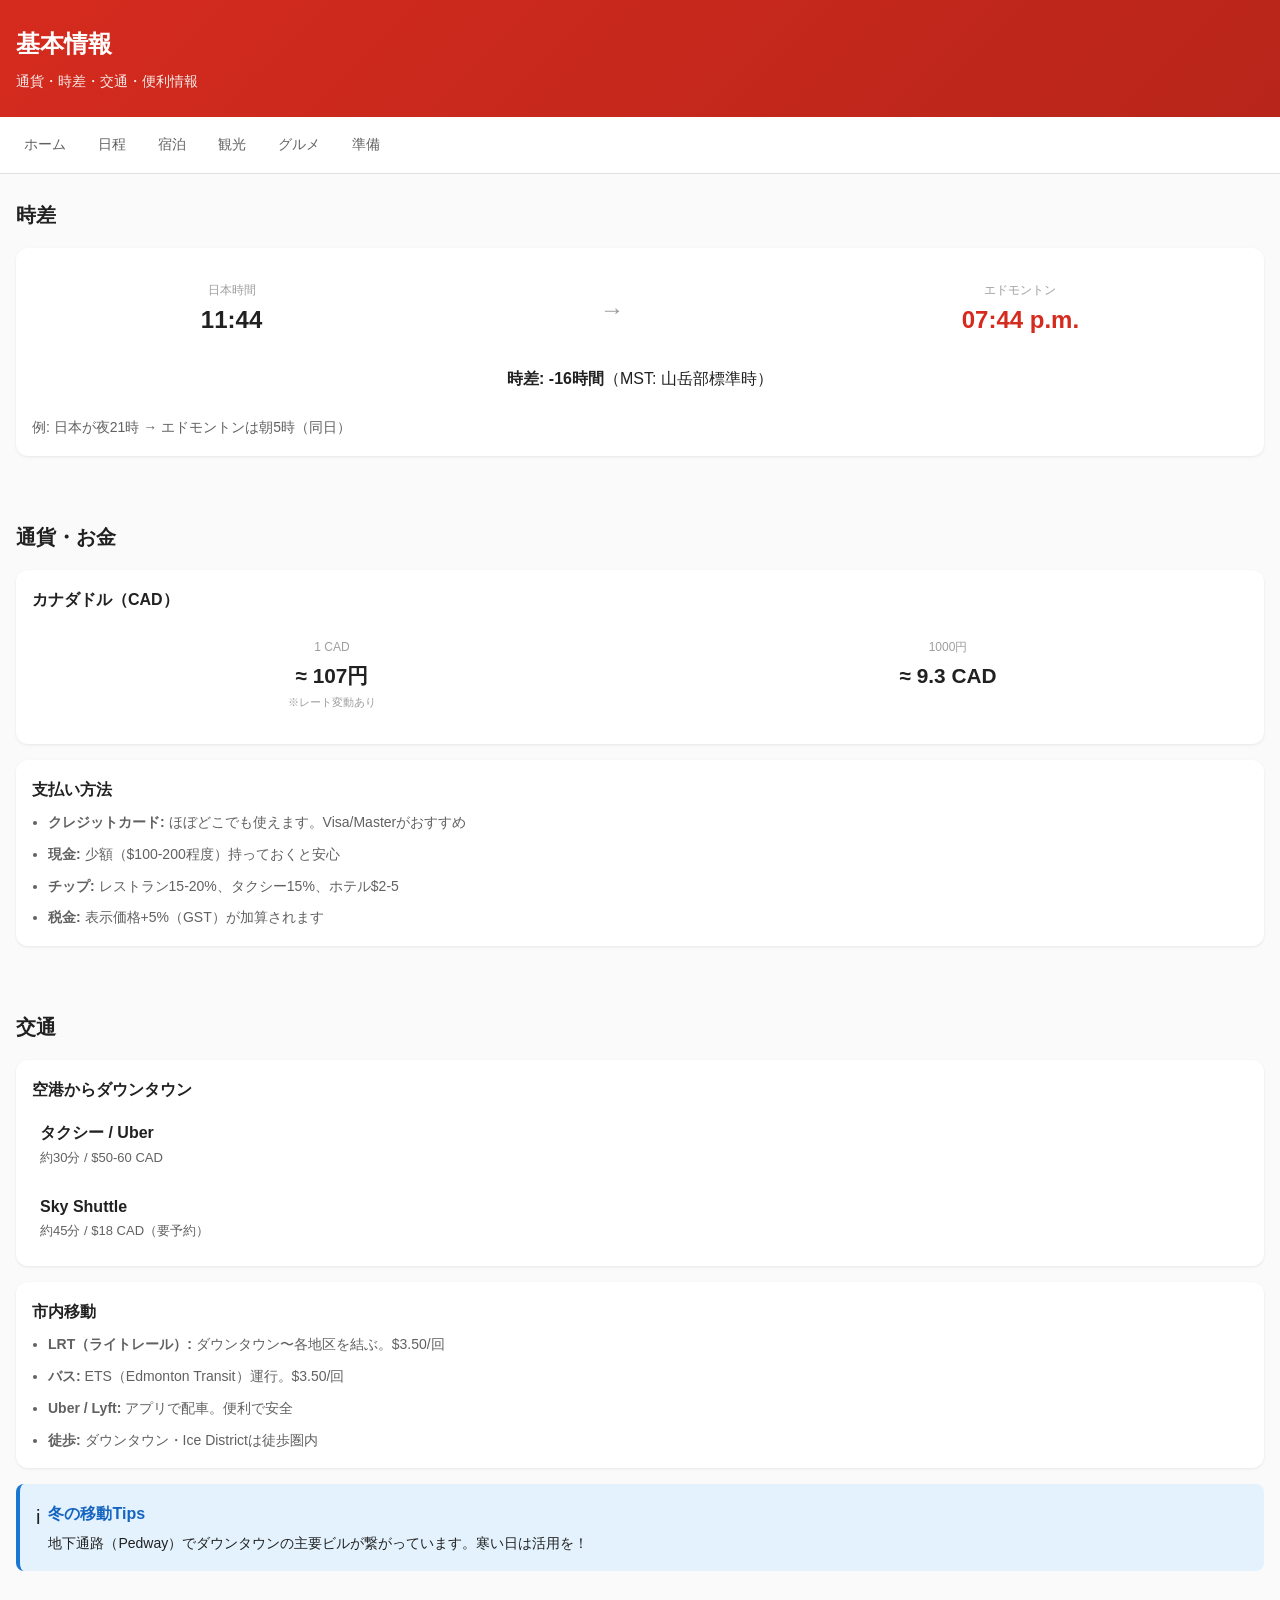
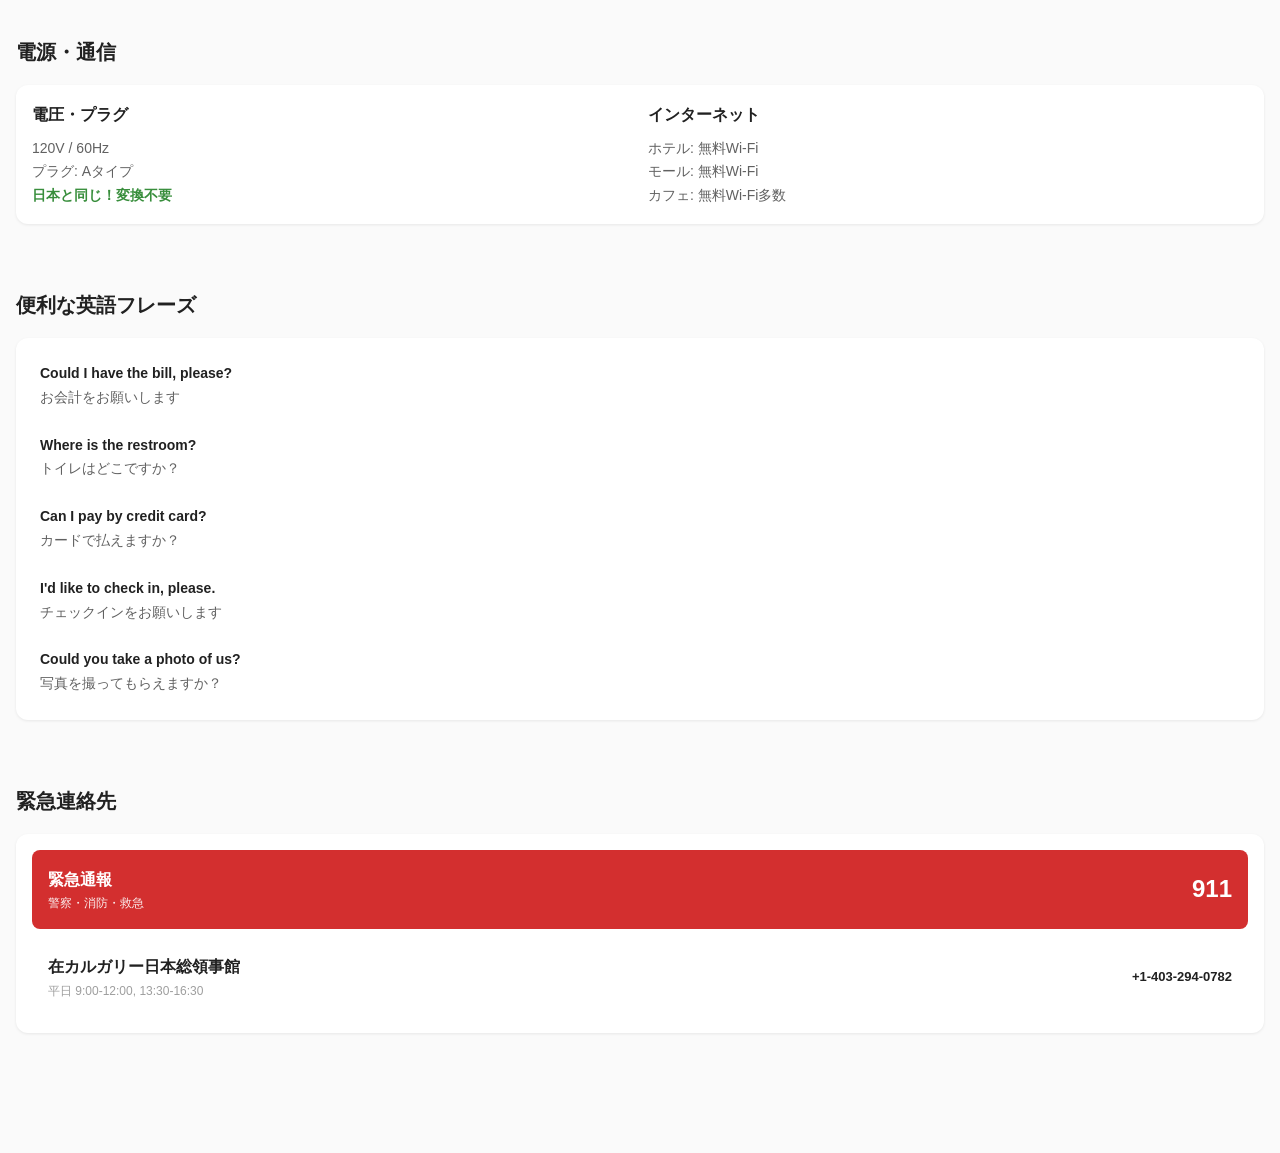
==== Canada-Edmonton/basic.html @ 3e4026fc "Feature: ページ分割とナビゲーション追加 - 旅行しおりを項目別のページに分割 - 全ページ共通のナビゲーションバーを上部に配置 - styles.css: 共通CSSファイルを作成 - in" ====
<!DOCTYPE html>
<html lang="ja">
<head>
  <meta charset="UTF-8">
  <meta name="viewport" content="width=device-width, initial-scale=1.0, viewport-fit=cover">
  <title>基本情報 - エドモントン旅行しおり</title>
  <link rel="icon" type="image/svg+xml" href="./images/icon.svg">
  <link rel="stylesheet" href="./styles.css">
  <meta name="theme-color" content="#D52B1E">
</head>
<body>
  <header class="page-header">
    <h1 class="page-title">基本情報</h1>
    <p class="page-subtitle">通貨・時差・交通・便利情報</p>
  </header>

  <nav class="top-nav">
    <ul class="nav-list">
      <li><a href="index.html">ホーム</a></li>
      <li><a href="schedule.html">日程</a></li>
      <li><a href="hotels.html">宿泊</a></li>
      <li><a href="spots.html">観光</a></li>
      <li><a href="gourmet.html">グルメ</a></li>
      <li><a href="prepare.html">準備</a></li>
    </ul>
  </nav>

  <main>
    <!-- 時差 -->
    <section class="section">
      <div class="section-header">
        <h2 class="section-title">時差</h2>
      </div>

      <div class="card">
        <div class="card-body">
          <div style="display:flex;justify-content:space-around;text-align:center;padding:var(--space-md) 0;">
            <div>
              <div style="font-size:12px;color:var(--c-text-muted);">日本時間</div>
              <div style="font-size:1.5rem;font-weight:700;" id="time-jst">--:--</div>
            </div>
            <div style="display:flex;align-items:center;font-size:1.5rem;color:var(--c-text-muted);">→</div>
            <div>
              <div style="font-size:12px;color:var(--c-text-muted);">エドモントン</div>
              <div style="font-size:1.5rem;font-weight:700;color:var(--c-primary);" id="time-mst">--:--</div>
            </div>
          </div>
          <div style="text-align:center;padding:var(--space-sm);background:var(--c-bg-muted);border-radius:var(--radius-sm);">
            <strong>時差: -16時間</strong>（MST: 山岳部標準時）
          </div>
          <div style="margin-top:var(--space-md);font-size:14px;color:var(--c-text-secondary);">
            <p>例: 日本が夜21時 → エドモントンは朝5時（同日）</p>
          </div>
        </div>
      </div>
    </section>

    <!-- 通貨 -->
    <section class="section">
      <div class="section-header">
        <h2 class="section-title">通貨・お金</h2>
      </div>

      <div class="card">
        <div class="card-body">
          <div class="card-title">カナダドル（CAD）</div>
          <div style="display:grid;grid-template-columns:1fr 1fr;gap:var(--space-md);margin-top:var(--space-sm);">
            <div style="text-align:center;padding:var(--space-md);background:var(--c-bg-muted);border-radius:var(--radius-sm);">
              <div style="font-size:12px;color:var(--c-text-muted);">1 CAD</div>
              <div style="font-size:1.3rem;font-weight:600;">≈ 107円</div>
              <div style="font-size:11px;color:var(--c-text-muted);">※レート変動あり</div>
            </div>
            <div style="text-align:center;padding:var(--space-md);background:var(--c-bg-muted);border-radius:var(--radius-sm);">
              <div style="font-size:12px;color:var(--c-text-muted);">1000円</div>
              <div style="font-size:1.3rem;font-weight:600;">≈ 9.3 CAD</div>
            </div>
          </div>
        </div>
      </div>

      <div class="card">
        <div class="card-body">
          <div class="card-title">支払い方法</div>
          <ul style="padding-left:var(--space-md);font-size:14px;color:var(--c-text-secondary);">
            <li style="margin-bottom:8px;"><strong>クレジットカード:</strong> ほぼどこでも使えます。Visa/Masterがおすすめ</li>
            <li style="margin-bottom:8px;"><strong>現金:</strong> 少額（$100-200程度）持っておくと安心</li>
            <li style="margin-bottom:8px;"><strong>チップ:</strong> レストラン15-20%、タクシー15%、ホテル$2-5</li>
            <li><strong>税金:</strong> 表示価格+5%（GST）が加算されます</li>
          </ul>
        </div>
      </div>
    </section>

    <!-- 交通 -->
    <section class="section">
      <div class="section-header">
        <h2 class="section-title">交通</h2>
      </div>

      <div class="card">
        <div class="card-body">
          <div class="card-title">空港からダウンタウン</div>
          <div style="display:grid;gap:var(--space-sm);margin-top:var(--space-sm);">
            <div style="padding:var(--space-sm);background:var(--c-bg-muted);border-radius:var(--radius-sm);">
              <div style="font-weight:600;">タクシー / Uber</div>
              <div style="font-size:13px;color:var(--c-text-secondary);">約30分 / $50-60 CAD</div>
            </div>
            <div style="padding:var(--space-sm);background:var(--c-bg-muted);border-radius:var(--radius-sm);">
              <div style="font-weight:600;">Sky Shuttle</div>
              <div style="font-size:13px;color:var(--c-text-secondary);">約45分 / $18 CAD（要予約）</div>
            </div>
          </div>
        </div>
      </div>

      <div class="card">
        <div class="card-body">
          <div class="card-title">市内移動</div>
          <ul style="padding-left:var(--space-md);font-size:14px;color:var(--c-text-secondary);">
            <li style="margin-bottom:8px;"><strong>LRT（ライトレール）:</strong> ダウンタウン〜各地区を結ぶ。$3.50/回</li>
            <li style="margin-bottom:8px;"><strong>バス:</strong> ETS（Edmonton Transit）運行。$3.50/回</li>
            <li style="margin-bottom:8px;"><strong>Uber / Lyft:</strong> アプリで配車。便利で安全</li>
            <li><strong>徒歩:</strong> ダウンタウン・Ice Districtは徒歩圏内</li>
          </ul>
        </div>
      </div>

      <div class="alert alert-info">
        <span class="alert-icon">i</span>
        <div class="alert-content">
          <div class="alert-title">冬の移動Tips</div>
          <p class="alert-text">地下通路（Pedway）でダウンタウンの主要ビルが繋がっています。寒い日は活用を！</p>
        </div>
      </div>
    </section>

    <!-- 電源・通信 -->
    <section class="section">
      <div class="section-header">
        <h2 class="section-title">電源・通信</h2>
      </div>

      <div class="card">
        <div class="card-body">
          <div style="display:grid;grid-template-columns:1fr 1fr;gap:var(--space-md);">
            <div>
              <div class="card-title">電圧・プラグ</div>
              <p style="font-size:14px;color:var(--c-text-secondary);margin-top:var(--space-xs);">
                120V / 60Hz<br>
                プラグ: Aタイプ<br>
                <strong style="color:var(--c-success);">日本と同じ！変換不要</strong>
              </p>
            </div>
            <div>
              <div class="card-title">インターネット</div>
              <p style="font-size:14px;color:var(--c-text-secondary);margin-top:var(--space-xs);">
                ホテル: 無料Wi-Fi<br>
                モール: 無料Wi-Fi<br>
                カフェ: 無料Wi-Fi多数
              </p>
            </div>
          </div>
        </div>
      </div>
    </section>

    <!-- 便利な英語フレーズ -->
    <section class="section">
      <div class="section-header">
        <h2 class="section-title">便利な英語フレーズ</h2>
      </div>

      <div class="card">
        <div class="card-body">
          <div style="display:grid;gap:var(--space-sm);font-size:14px;">
            <div style="padding:var(--space-sm);background:var(--c-bg-muted);border-radius:var(--radius-sm);">
              <div style="font-weight:600;">Could I have the bill, please?</div>
              <div style="color:var(--c-text-secondary);">お会計をお願いします</div>
            </div>
            <div style="padding:var(--space-sm);background:var(--c-bg-muted);border-radius:var(--radius-sm);">
              <div style="font-weight:600;">Where is the restroom?</div>
              <div style="color:var(--c-text-secondary);">トイレはどこですか？</div>
            </div>
            <div style="padding:var(--space-sm);background:var(--c-bg-muted);border-radius:var(--radius-sm);">
              <div style="font-weight:600;">Can I pay by credit card?</div>
              <div style="color:var(--c-text-secondary);">カードで払えますか？</div>
            </div>
            <div style="padding:var(--space-sm);background:var(--c-bg-muted);border-radius:var(--radius-sm);">
              <div style="font-weight:600;">I'd like to check in, please.</div>
              <div style="color:var(--c-text-secondary);">チェックインをお願いします</div>
            </div>
            <div style="padding:var(--space-sm);background:var(--c-bg-muted);border-radius:var(--radius-sm);">
              <div style="font-weight:600;">Could you take a photo of us?</div>
              <div style="color:var(--c-text-secondary);">写真を撮ってもらえますか？</div>
            </div>
          </div>
        </div>
      </div>
    </section>

    <!-- 緊急時 -->
    <section class="section">
      <div class="section-header">
        <h2 class="section-title">緊急連絡先</h2>
      </div>

      <div class="card">
        <div class="card-body">
          <div style="display:grid;gap:var(--space-sm);">
            <a href="tel:911" style="display:flex;justify-content:space-between;align-items:center;padding:var(--space-md);background:var(--c-danger);color:white;border-radius:var(--radius-sm);text-decoration:none;">
              <div>
                <div style="font-weight:600;">緊急通報</div>
                <div style="font-size:12px;opacity:0.9;">警察・消防・救急</div>
              </div>
              <div style="font-size:1.5rem;font-weight:700;">911</div>
            </a>
            <a href="tel:+14032940782" style="display:flex;justify-content:space-between;align-items:center;padding:var(--space-md);background:var(--c-bg-muted);border-radius:var(--radius-sm);text-decoration:none;color:inherit;">
              <div>
                <div style="font-weight:600;">在カルガリー日本総領事館</div>
                <div style="font-size:12px;color:var(--c-text-muted);">平日 9:00-12:00, 13:30-16:30</div>
              </div>
              <div style="font-size:13px;font-weight:600;">+1-403-294-0782</div>
            </a>
          </div>
        </div>
      </div>
    </section>
  </main>

  <script>
    function updateTime() {
      const now = new Date();
      document.getElementById('time-jst').textContent = now.toLocaleTimeString('ja-JP', { timeZone: 'Asia/Tokyo', hour: '2-digit', minute: '2-digit' });
      document.getElementById('time-mst').textContent = now.toLocaleTimeString('en-CA', { timeZone: 'America/Edmonton', hour: '2-digit', minute: '2-digit' });
    }
    updateTime();
    setInterval(updateTime, 1000);
  </script>
</body>
</html>
---- Canada-Edmonton/styles.css ----
/* ===== Edmonton Travel Itinerary - Shared Styles ===== */

:root {
  --c-primary: #D52B1E;
  --c-primary-dark: #B8251A;
  --c-danger: #D32F2F;
  --c-warning: #F57C00;
  --c-info: #1976D2;
  --c-success: #388E3C;
  --c-bg: #FAFAFA;
  --c-surface: #FFFFFF;
  --c-text: #212121;
  --c-text-secondary: #616161;
  --c-text-muted: #9E9E9E;
  --c-border: #E0E0E0;
  --space-xs: 4px;
  --space-sm: 8px;
  --space-md: 16px;
  --space-lg: 24px;
  --space-xl: 32px;
  --font-base: 16px;
  --line-height: 1.7;
  --radius-sm: 8px;
  --radius-md: 12px;
  --radius-lg: 16px;
  --shadow-sm: 0 1px 3px rgba(0,0,0,0.08);
  --shadow-md: 0 4px 12px rgba(0,0,0,0.1);
  --shadow-lg: 0 8px 24px rgba(0,0,0,0.12);
  --tap-target: 48px;
}

*, *::before, *::after { box-sizing: border-box; margin: 0; padding: 0; }
html { scroll-behavior: smooth; -webkit-tap-highlight-color: transparent; }

body {
  font-family: -apple-system, BlinkMacSystemFont, 'Segoe UI', 'Hiragino Kaku Gothic ProN', sans-serif;
  font-size: var(--font-base);
  line-height: var(--line-height);
  color: var(--c-text);
  background: var(--c-bg);
  padding-bottom: 80px;
}

/* ===== Navigation ===== */
.top-nav {
  position: sticky;
  top: 0;
  z-index: 100;
  background: var(--c-surface);
  border-bottom: 1px solid var(--c-border);
  overflow-x: auto;
  -webkit-overflow-scrolling: touch;
}
.top-nav::-webkit-scrollbar { display: none; }

.nav-list {
  display: flex;
  list-style: none;
  padding: 0 var(--space-sm);
  white-space: nowrap;
}

.nav-list a {
  display: flex;
  align-items: center;
  gap: 6px;
  padding: var(--space-md);
  min-height: var(--tap-target);
  text-decoration: none;
  color: var(--c-text-secondary);
  font-size: 14px;
  transition: color 0.2s, background 0.2s;
  border-radius: var(--radius-sm);
}

.nav-list a:hover, .nav-list a:focus { color: var(--c-primary); }
.nav-list a.active {
  color: var(--c-primary);
  background: rgba(213, 43, 30, 0.1);
  font-weight: 600;
}

/* ===== Page Header ===== */
.page-header {
  background: linear-gradient(135deg, var(--c-primary) 0%, var(--c-primary-dark) 100%);
  color: white;
  padding: var(--space-lg) var(--space-md);
}
.page-title { font-size: 1.5rem; font-weight: 700; }
.page-subtitle { font-size: 0.9rem; opacity: 0.9; margin-top: 4px; }

/* ===== Section ===== */
.section {
  padding: var(--space-lg) 0;
}
.section-header {
  display: flex;
  align-items: center;
  gap: var(--space-sm);
  margin-bottom: var(--space-md);
  padding: 0 var(--space-md);
}
.section-title {
  font-size: 1.25rem;
  font-weight: 700;
  color: var(--c-text);
}

/* ===== Cards ===== */
.card {
  background: var(--c-surface);
  border-radius: var(--radius-md);
  box-shadow: var(--shadow-sm);
  margin: 0 var(--space-md) var(--space-md);
  overflow: hidden;
}
.card-body { padding: var(--space-md); }
.card-title { font-size: 1rem; font-weight: 600; margin-bottom: var(--space-sm); }

/* ===== Alert Boxes ===== */
.alert {
  border-radius: var(--radius-sm);
  padding: var(--space-md);
  margin: 0 var(--space-md) var(--space-md);
  display: flex;
  gap: var(--space-sm);
  align-items: flex-start;
}
.alert-icon { flex-shrink: 0; font-size: 1.25rem; }
.alert-content { flex: 1; }
.alert-title { font-weight: 600; margin-bottom: var(--space-xs); }
.alert-text { font-size: 14px; }

.alert-warning { background: #FFF3E0; border-left: 4px solid var(--c-warning); }
.alert-warning .alert-title { color: #E65100; }
.alert-info { background: #E3F2FD; border-left: 4px solid var(--c-info); }
.alert-info .alert-title { color: #1565C0; }
.alert-danger { background: #FFEBEE; border-left: 4px solid var(--c-danger); }
.alert-danger .alert-title { color: #C62828; }

/* ===== Photo Cards ===== */
.photo-card {
  position: relative;
  border-radius: var(--radius-md);
  overflow: hidden;
  margin: 0 var(--space-md) var(--space-md);
}
.photo-card img { width: 100%; height: 200px; object-fit: cover; display: block; }
.photo-card-overlay {
  position: absolute;
  bottom: 0; left: 0; right: 0;
  background: linear-gradient(transparent, rgba(0,0,0,0.7));
  color: white;
  padding: var(--space-lg) var(--space-md) var(--space-md);
}
.photo-card-title { font-size: 1.1rem; font-weight: 600; }
.photo-card-desc { font-size: 13px; opacity: 0.9; margin-top: 4px; }
.photo-credit {
  position: absolute;
  bottom: var(--space-sm); right: var(--space-sm);
  background: rgba(0,0,0,0.5);
  color: white; font-size: 10px;
  padding: 2px 6px; border-radius: 4px;
}

/* ===== Schedule ===== */
.schedule-day {
  background: var(--c-surface);
  border-radius: var(--radius-md);
  margin: 0 var(--space-md) var(--space-md);
  box-shadow: var(--shadow-sm);
  overflow: hidden;
}
.schedule-day summary {
  display: flex;
  align-items: center;
  justify-content: space-between;
  padding: var(--space-md);
  min-height: var(--tap-target);
  cursor: pointer;
  list-style: none;
  background: linear-gradient(135deg, var(--c-primary) 0%, var(--c-primary-dark) 100%);
  color: white;
}
.schedule-day summary::-webkit-details-marker { display: none; }
.schedule-day-info { flex: 1; }
.schedule-day-date { font-weight: 700; font-size: 1rem; }
.schedule-day-title { font-size: 13px; opacity: 0.9; margin-top: 2px; }
.schedule-day-badge {
  background: rgba(255,255,255,0.25);
  padding: 4px 12px;
  border-radius: 100px;
  font-size: 12px;
  font-weight: 600;
}
.schedule-day-content { padding: var(--space-md); }

.timeline-item {
  display: flex;
  gap: var(--space-md);
  padding: var(--space-sm) 0;
  border-bottom: 1px solid var(--c-border);
}
.timeline-item:last-child { border-bottom: none; }
.timeline-time { min-width: 50px; font-weight: 600; color: var(--c-primary); font-size: 14px; }
.timeline-content { flex: 1; }
.timeline-title { font-weight: 500; }
.timeline-detail { font-size: 13px; color: var(--c-text-secondary); margin-top: 2px; }

.tag { display: inline-block; font-size: 11px; padding: 2px 8px; border-radius: 100px; margin-top: var(--space-xs); }
.tag-flight { background: #E3F2FD; color: #1565C0; }
.tag-hotel { background: #F3E5F5; color: #7B1FA2; }
.tag-food { background: #FFF3E0; color: #E65100; }

/* ===== Spots Grid ===== */
.spots-grid { display: grid; gap: var(--space-md); padding: 0 var(--space-md); }
.spot-card { background: var(--c-surface); border-radius: var(--radius-md); overflow: hidden; box-shadow: var(--shadow-sm); }
.spot-card img { width: 100%; height: 160px; object-fit: cover; }
.spot-card-body { padding: var(--space-md); }
.spot-card-name { font-weight: 600; margin-bottom: var(--space-xs); }
.spot-card-desc { font-size: 14px; color: var(--c-text-secondary); }

/* ===== Buttons ===== */
.map-link {
  display: inline-flex;
  align-items: center;
  gap: 4px;
  margin-top: var(--space-sm);
  padding: 6px 12px;
  background: var(--c-primary);
  color: white;
  text-decoration: none;
  border-radius: 100px;
  font-size: 13px;
  font-weight: 500;
  transition: background 0.2s;
}
.map-link:hover { background: var(--c-primary-dark); }
.map-link::before { content: '\1F4CD'; }

.link-buttons { display: flex; gap: var(--space-sm); margin-top: var(--space-sm); flex-wrap: wrap; }
.site-link {
  display: inline-flex;
  align-items: center;
  gap: 4px;
  padding: 6px 12px;
  background: var(--c-info);
  color: white;
  text-decoration: none;
  border-radius: 100px;
  font-size: 13px;
  font-weight: 500;
  transition: background 0.2s;
}
.site-link:hover { background: #1565C0; }
.site-link::before { content: '\1F310'; }

/* ===== Checklist ===== */
.checklist-grid { display: grid; gap: var(--space-sm); }
.checklist-item {
  display: flex;
  align-items: center;
  gap: var(--space-md);
  padding: var(--space-md);
  min-height: var(--tap-target);
  background: var(--c-bg);
  border-radius: var(--radius-sm);
  cursor: pointer;
  transition: background 0.2s;
  -webkit-user-select: none;
  user-select: none;
}
.checklist-item:active { background: #EEE; }
.checklist-item.checked { background: #E8F5E9; }
.checklist-item.checked .checklist-text { text-decoration: line-through; color: var(--c-text-muted); }
.checklist-checkbox {
  width: 24px; height: 24px;
  border: 2px solid var(--c-border);
  border-radius: 6px;
  display: flex;
  align-items: center;
  justify-content: center;
  flex-shrink: 0;
  transition: all 0.2s;
}
.checklist-item.checked .checklist-checkbox { background: var(--c-success); border-color: var(--c-success); color: white; }
.checklist-text { font-size: 15px; }
.checklist-category { margin-bottom: var(--space-lg); }
.checklist-category-title { font-weight: 600; margin-bottom: var(--space-sm); color: var(--c-text-secondary); font-size: 14px; }

/* ===== Copyable ===== */
.copyable {
  display: inline-flex;
  align-items: center;
  gap: var(--space-xs);
  cursor: pointer;
  padding: 4px 8px;
  border-radius: 4px;
  transition: background 0.2s;
}
.copyable:hover { background: var(--c-border); }
.copyable:active { background: #CCC; }
.copy-icon { font-size: 14px; opacity: 0.6; }
.hotel-confirm { font-family: monospace; background: var(--c-bg); padding: 2px 8px; border-radius: 4px; font-size: 14px; }

.copy-toast {
  position: fixed;
  bottom: 100px; left: 50%;
  transform: translateX(-50%);
  background: var(--c-text);
  color: white;
  padding: var(--space-sm) var(--space-md);
  border-radius: var(--radius-sm);
  font-size: 14px;
  z-index: 1001;
  opacity: 0;
  transition: opacity 0.3s;
}
.copy-toast.show { opacity: 1; }

/* ===== Emergency FAB ===== */
.fab-emergency { position: fixed; bottom: var(--space-lg); right: var(--space-md); z-index: 1000; }
.fab-btn {
  width: 56px; height: 56px;
  border-radius: 50%;
  background: var(--c-danger);
  color: white;
  border: none;
  font-size: 24px;
  cursor: pointer;
  box-shadow: var(--shadow-lg);
  display: flex;
  align-items: center;
  justify-content: center;
  transition: transform 0.2s, box-shadow 0.2s;
}
.fab-btn:active { transform: scale(0.95); }
.fab-menu {
  position: absolute;
  bottom: 70px; right: 0;
  background: var(--c-surface);
  border-radius: var(--radius-md);
  box-shadow: var(--shadow-lg);
  min-width: 240px;
  display: none;
  overflow: hidden;
}
.fab-menu.open { display: block; }
.fab-menu-title { background: var(--c-danger); color: white; padding: var(--space-md); font-weight: 600; }
.fab-menu-item {
  display: flex;
  align-items: center;
  gap: var(--space-md);
  padding: var(--space-md);
  min-height: var(--tap-target);
  text-decoration: none;
  color: var(--c-text);
  border-bottom: 1px solid var(--c-border);
  transition: background 0.2s;
}
.fab-menu-item:last-child { border-bottom: none; }
.fab-menu-item:active { background: var(--c-bg); }
.fab-menu-item-label { font-size: 13px; color: var(--c-text-secondary); }
.fab-menu-item-value { font-weight: 600; }

/* ===== Menu Grid (Home) ===== */
.menu-grid {
  display: grid;
  grid-template-columns: repeat(2, 1fr);
  gap: var(--space-md);
  padding: var(--space-md);
}
.menu-card {
  background: var(--c-surface);
  border-radius: var(--radius-md);
  padding: var(--space-lg);
  text-align: center;
  text-decoration: none;
  color: var(--c-text);
  box-shadow: var(--shadow-sm);
  transition: transform 0.2s, box-shadow 0.2s;
}
.menu-card:active { transform: scale(0.98); }
.menu-card-icon { font-size: 2rem; margin-bottom: var(--space-sm); }
.menu-card-title { font-weight: 600; font-size: 1rem; }
.menu-card-desc { font-size: 12px; color: var(--c-text-secondary); margin-top: 4px; }

/* ===== Footer ===== */
.footer {
  background: var(--c-text);
  color: white;
  padding: var(--space-xl) var(--space-md);
  text-align: center;
}
.footer-message { font-size: 1.1rem; margin-bottom: var(--space-xs); }
.footer-from { font-size: 14px; opacity: 0.8; }

/* ===== Responsive ===== */
@media (min-width: 600px) {
  .spots-grid { grid-template-columns: repeat(2, 1fr); }
  .checklist-grid { grid-template-columns: repeat(2, 1fr); }
  .menu-grid { grid-template-columns: repeat(3, 1fr); }
}

@media print {
  .top-nav, .fab-emergency { display: none !important; }
  body { padding-bottom: 0; }
}
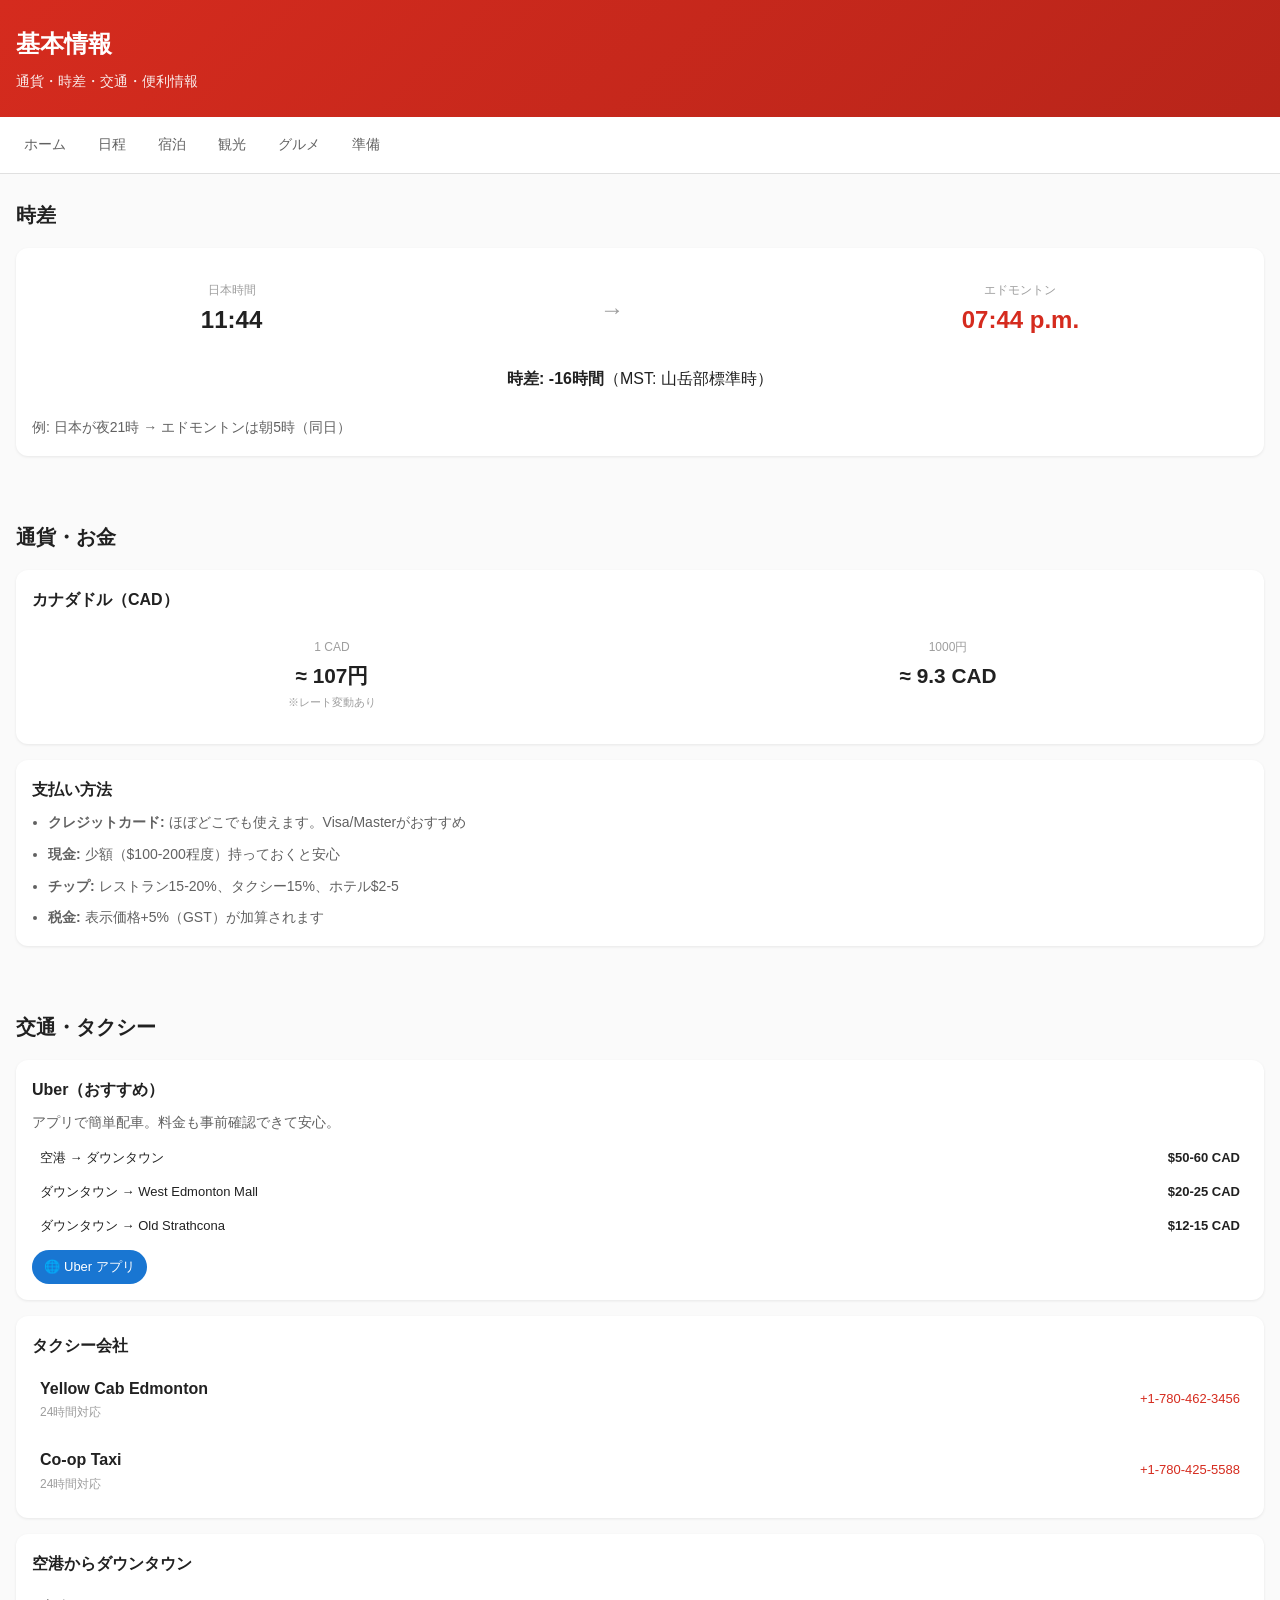
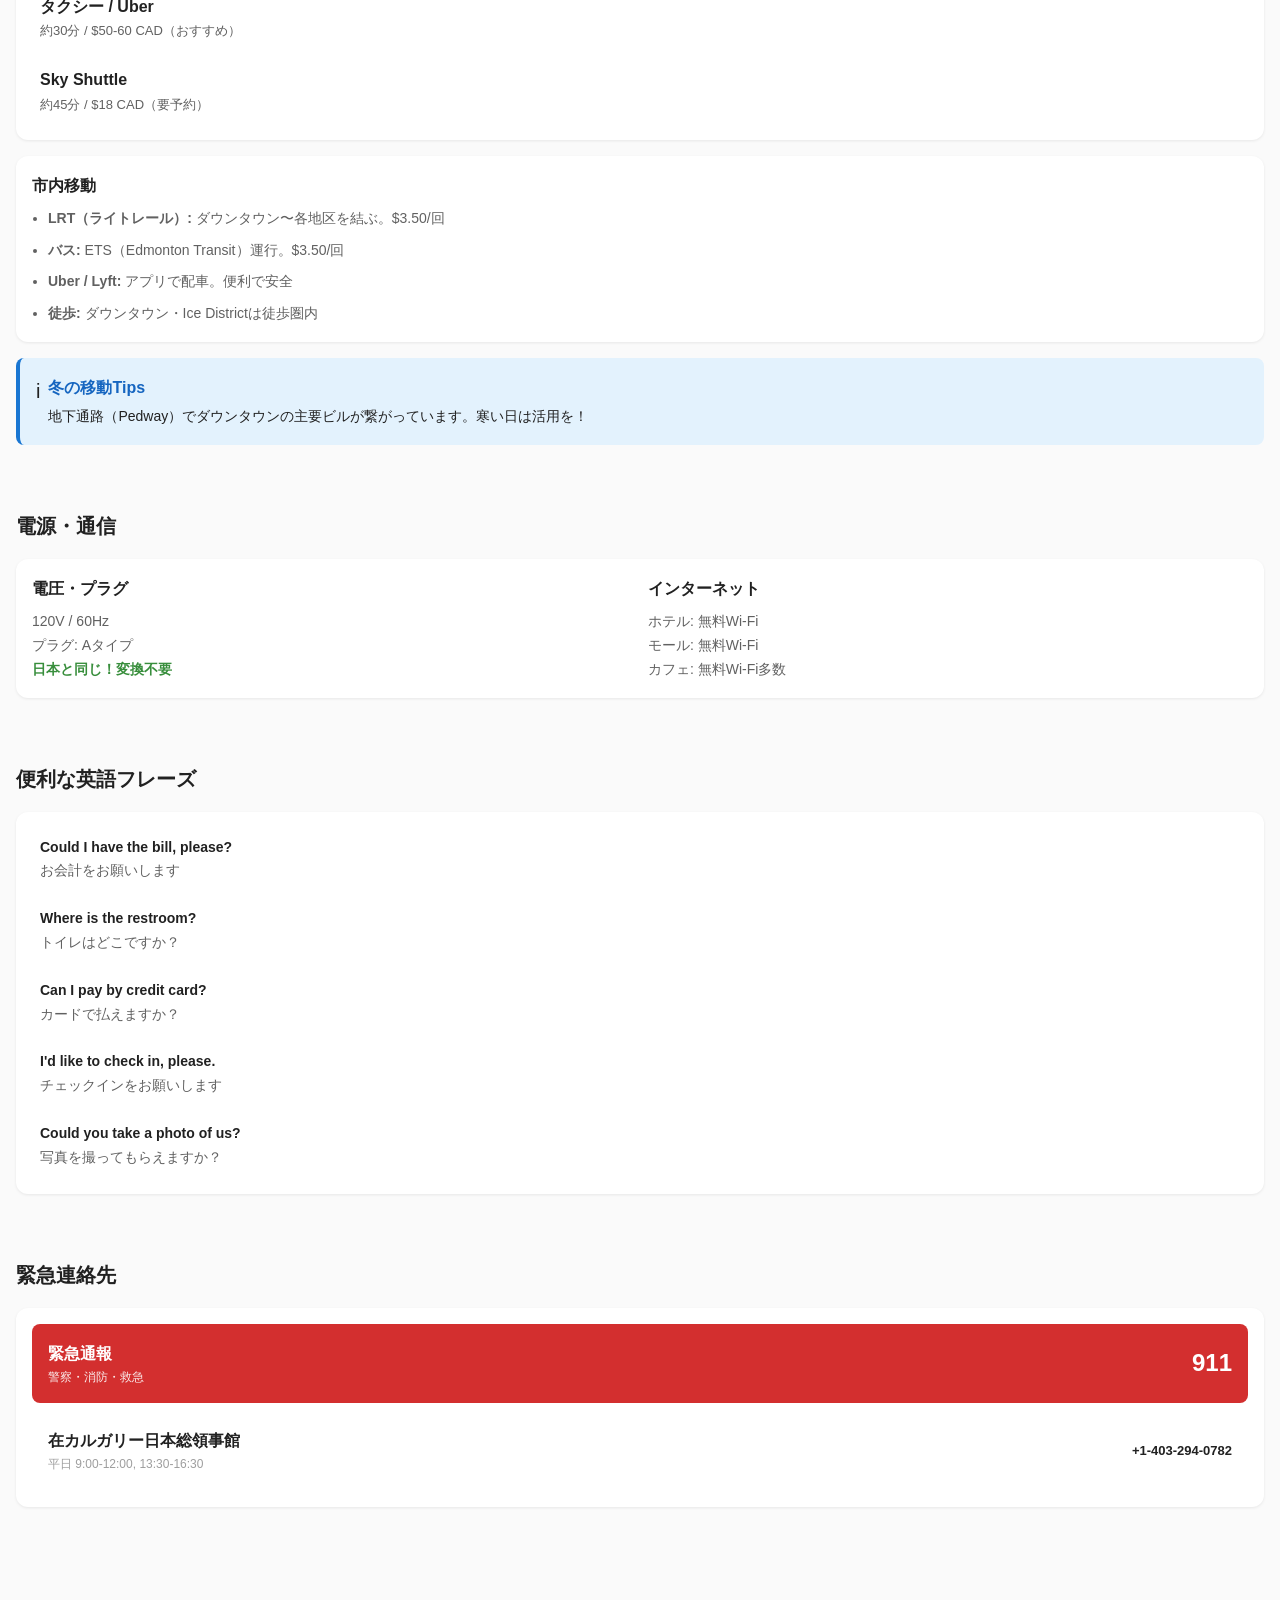
==== commit bcceed59: "Feature: タクシー情報・レストラン情報を充実、3/6スケジュール更新 スケジュール更新: - 3/6にイチローさん家族とのアイスホッケー観戦を追加 - Edmonton Oilers観戦@Ro" ====
--- a/Canada-Edmonton/basic.html
+++ b/Canada-Edmonton/basic.html
@@ -94,7 +94,53 @@
     <!-- 交通 -->
     <section class="section">
       <div class="section-header">
-        <h2 class="section-title">交通</h2>
+        <h2 class="section-title">交通・タクシー</h2>
+      </div>
+
+      <div class="card">
+        <div class="card-body">
+          <div class="card-title">Uber（おすすめ）</div>
+          <p style="font-size:14px;color:var(--c-text-secondary);margin-bottom:var(--space-sm);">アプリで簡単配車。料金も事前確認できて安心。</p>
+          <div style="display:grid;gap:var(--space-xs);font-size:13px;">
+            <div style="display:flex;justify-content:space-between;padding:var(--space-xs) var(--space-sm);background:var(--c-bg-muted);border-radius:var(--radius-sm);">
+              <span>空港 → ダウンタウン</span>
+              <strong>$50-60 CAD</strong>
+            </div>
+            <div style="display:flex;justify-content:space-between;padding:var(--space-xs) var(--space-sm);background:var(--c-bg-muted);border-radius:var(--radius-sm);">
+              <span>ダウンタウン → West Edmonton Mall</span>
+              <strong>$20-25 CAD</strong>
+            </div>
+            <div style="display:flex;justify-content:space-between;padding:var(--space-xs) var(--space-sm);background:var(--c-bg-muted);border-radius:var(--radius-sm);">
+              <span>ダウンタウン → Old Strathcona</span>
+              <strong>$12-15 CAD</strong>
+            </div>
+          </div>
+          <div class="link-buttons" style="margin-top:var(--space-sm);">
+            <a href="https://www.uber.com/" target="_blank" rel="noopener" class="site-link">Uber アプリ</a>
+          </div>
+        </div>
+      </div>
+
+      <div class="card">
+        <div class="card-body">
+          <div class="card-title">タクシー会社</div>
+          <div style="display:grid;gap:var(--space-sm);margin-top:var(--space-sm);">
+            <a href="tel:+17804623456" style="display:flex;justify-content:space-between;align-items:center;padding:var(--space-sm);background:var(--c-bg-muted);border-radius:var(--radius-sm);text-decoration:none;color:inherit;">
+              <div>
+                <div style="font-weight:600;">Yellow Cab Edmonton</div>
+                <div style="font-size:12px;color:var(--c-text-muted);">24時間対応</div>
+              </div>
+              <div style="font-size:13px;color:var(--c-primary);">+1-780-462-3456</div>
+            </a>
+            <a href="tel:+17804255588" style="display:flex;justify-content:space-between;align-items:center;padding:var(--space-sm);background:var(--c-bg-muted);border-radius:var(--radius-sm);text-decoration:none;color:inherit;">
+              <div>
+                <div style="font-weight:600;">Co-op Taxi</div>
+                <div style="font-size:12px;color:var(--c-text-muted);">24時間対応</div>
+              </div>
+              <div style="font-size:13px;color:var(--c-primary);">+1-780-425-5588</div>
+            </a>
+          </div>
+        </div>
       </div>
 
       <div class="card">
@@ -103,7 +149,7 @@
           <div style="display:grid;gap:var(--space-sm);margin-top:var(--space-sm);">
             <div style="padding:var(--space-sm);background:var(--c-bg-muted);border-radius:var(--radius-sm);">
               <div style="font-weight:600;">タクシー / Uber</div>
-              <div style="font-size:13px;color:var(--c-text-secondary);">約30分 / $50-60 CAD</div>
+              <div style="font-size:13px;color:var(--c-text-secondary);">約30分 / $50-60 CAD（おすすめ）</div>
             </div>
             <div style="padding:var(--space-sm);background:var(--c-bg-muted);border-radius:var(--radius-sm);">
               <div style="font-weight:600;">Sky Shuttle</div>
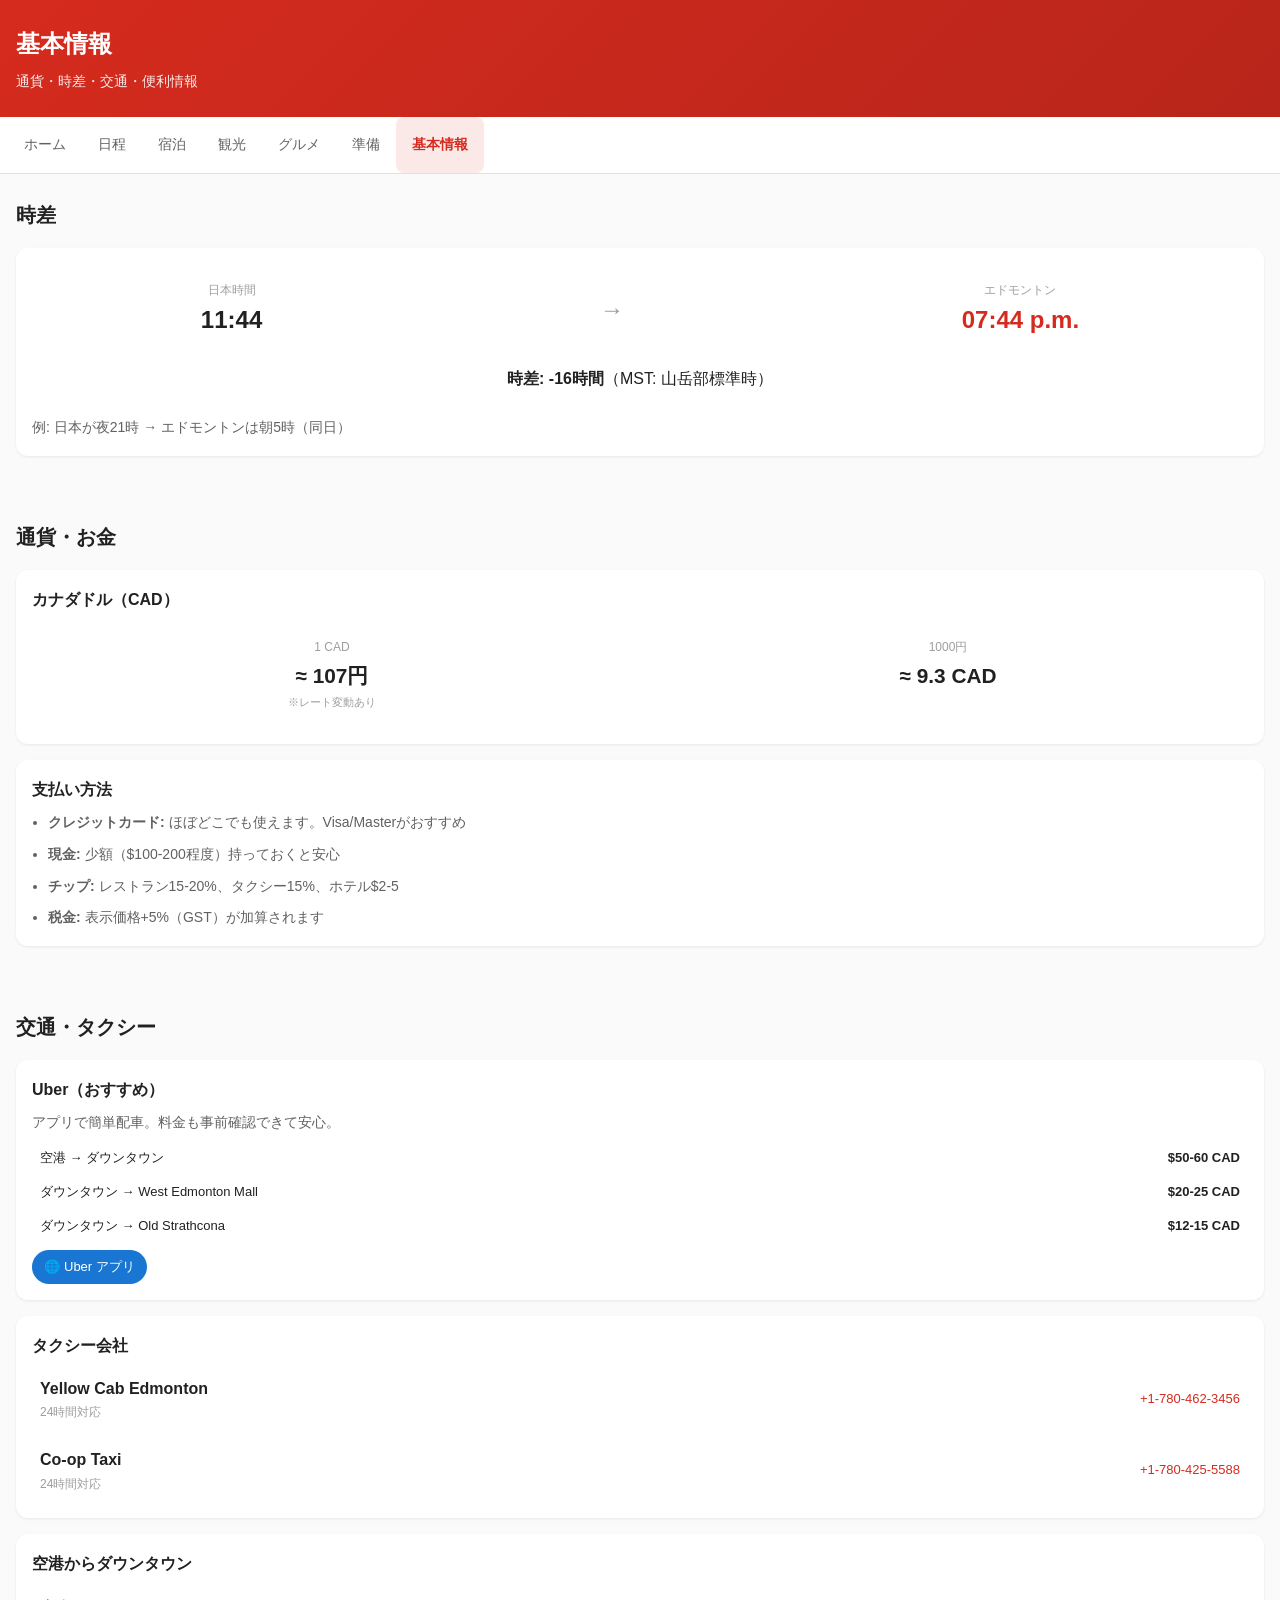
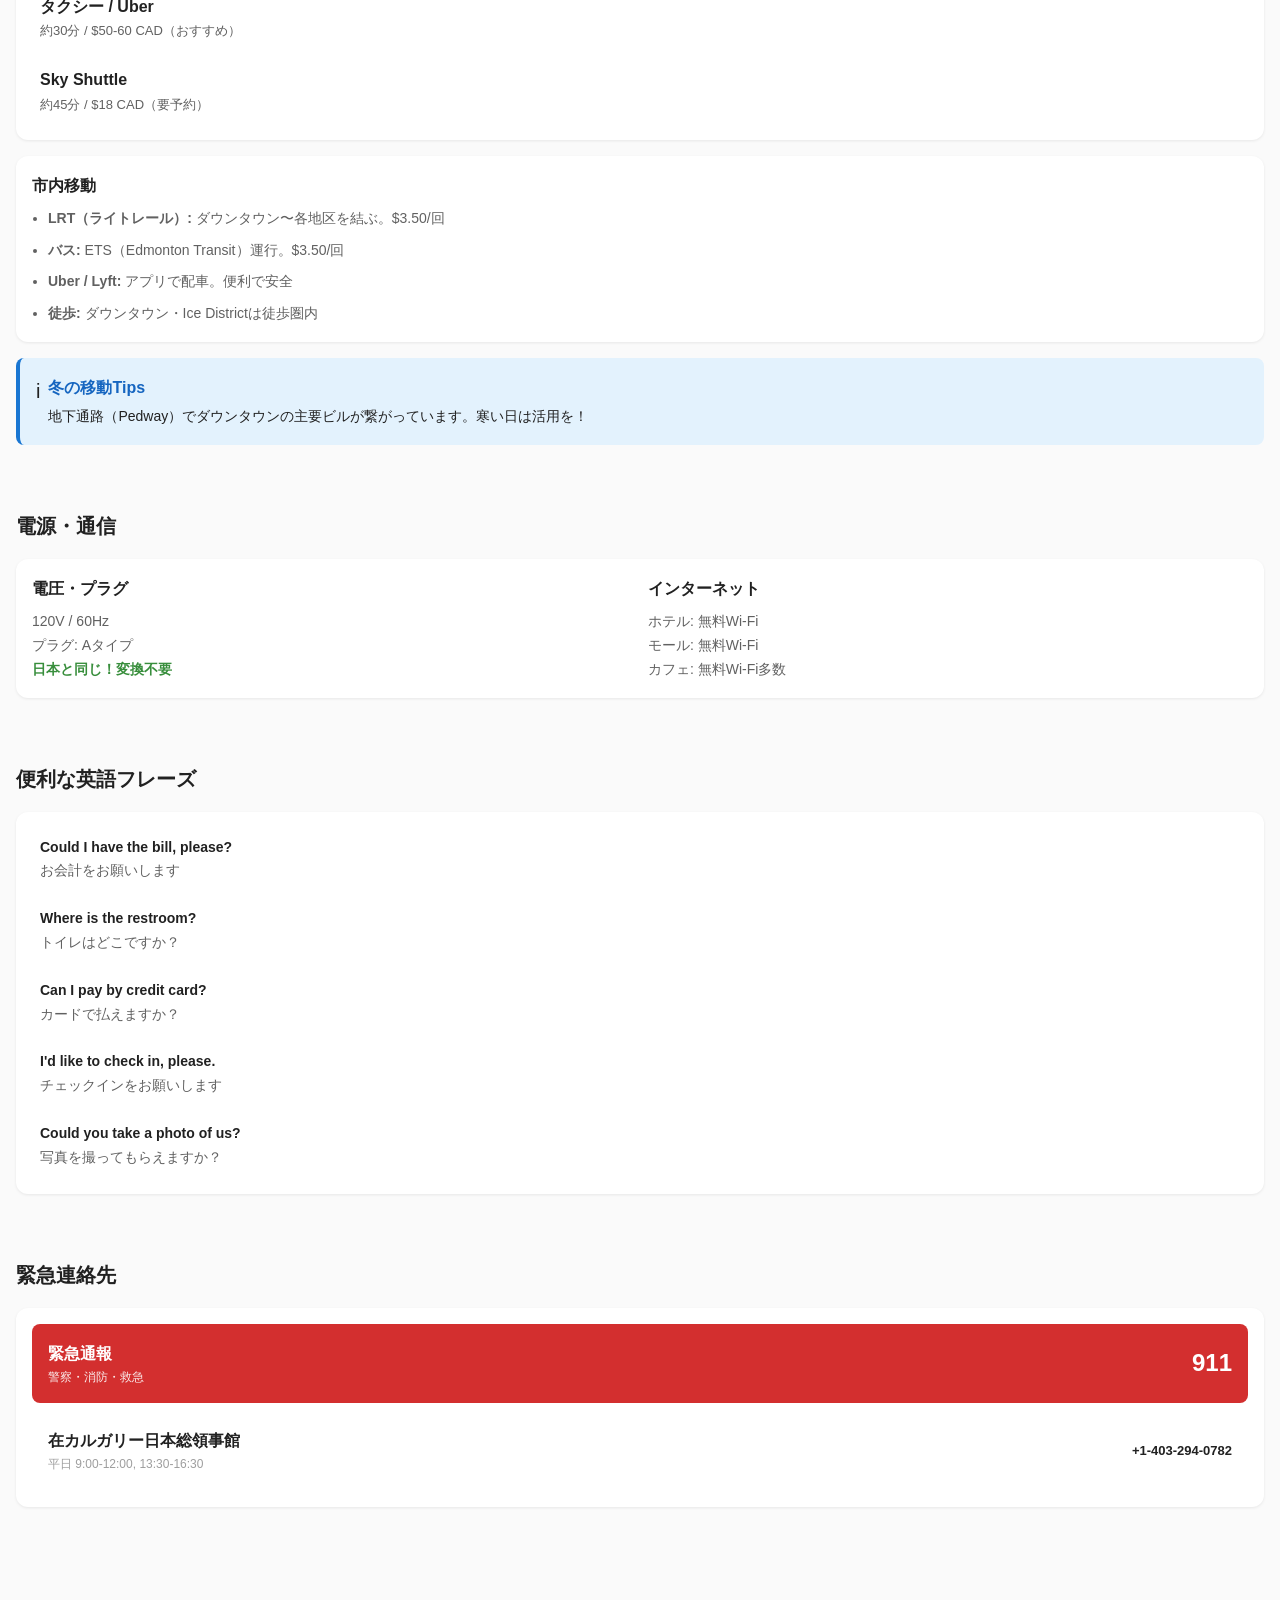
==== commit 7fcdaabc: "Fix: ナビゲーションに基本情報を追加、CSSバージョンをv2に更新 - 全ページのナビゲーションに「基本情報」リンクを追加 - CSSバージョンを ?v=2 に変更（キャッシュ対策）  https" ====
--- a/Canada-Edmonton/basic.html
+++ b/Canada-Edmonton/basic.html
@@ -5,7 +5,7 @@
   <meta name="viewport" content="width=device-width, initial-scale=1.0, viewport-fit=cover">
   <title>基本情報 - エドモントン旅行しおり</title>
   <link rel="icon" type="image/svg+xml" href="./images/icon.svg">
-  <link rel="stylesheet" href="./styles.css">
+  <link rel="stylesheet" href="./styles.css?v=2">
   <meta name="theme-color" content="#D52B1E">
 </head>
 <body>
@@ -22,6 +22,7 @@
       <li><a href="spots.html">観光</a></li>
       <li><a href="gourmet.html">グルメ</a></li>
       <li><a href="prepare.html">準備</a></li>
+      <li><a href="basic.html" class="active">基本情報</a></li>
     </ul>
   </nav>
 
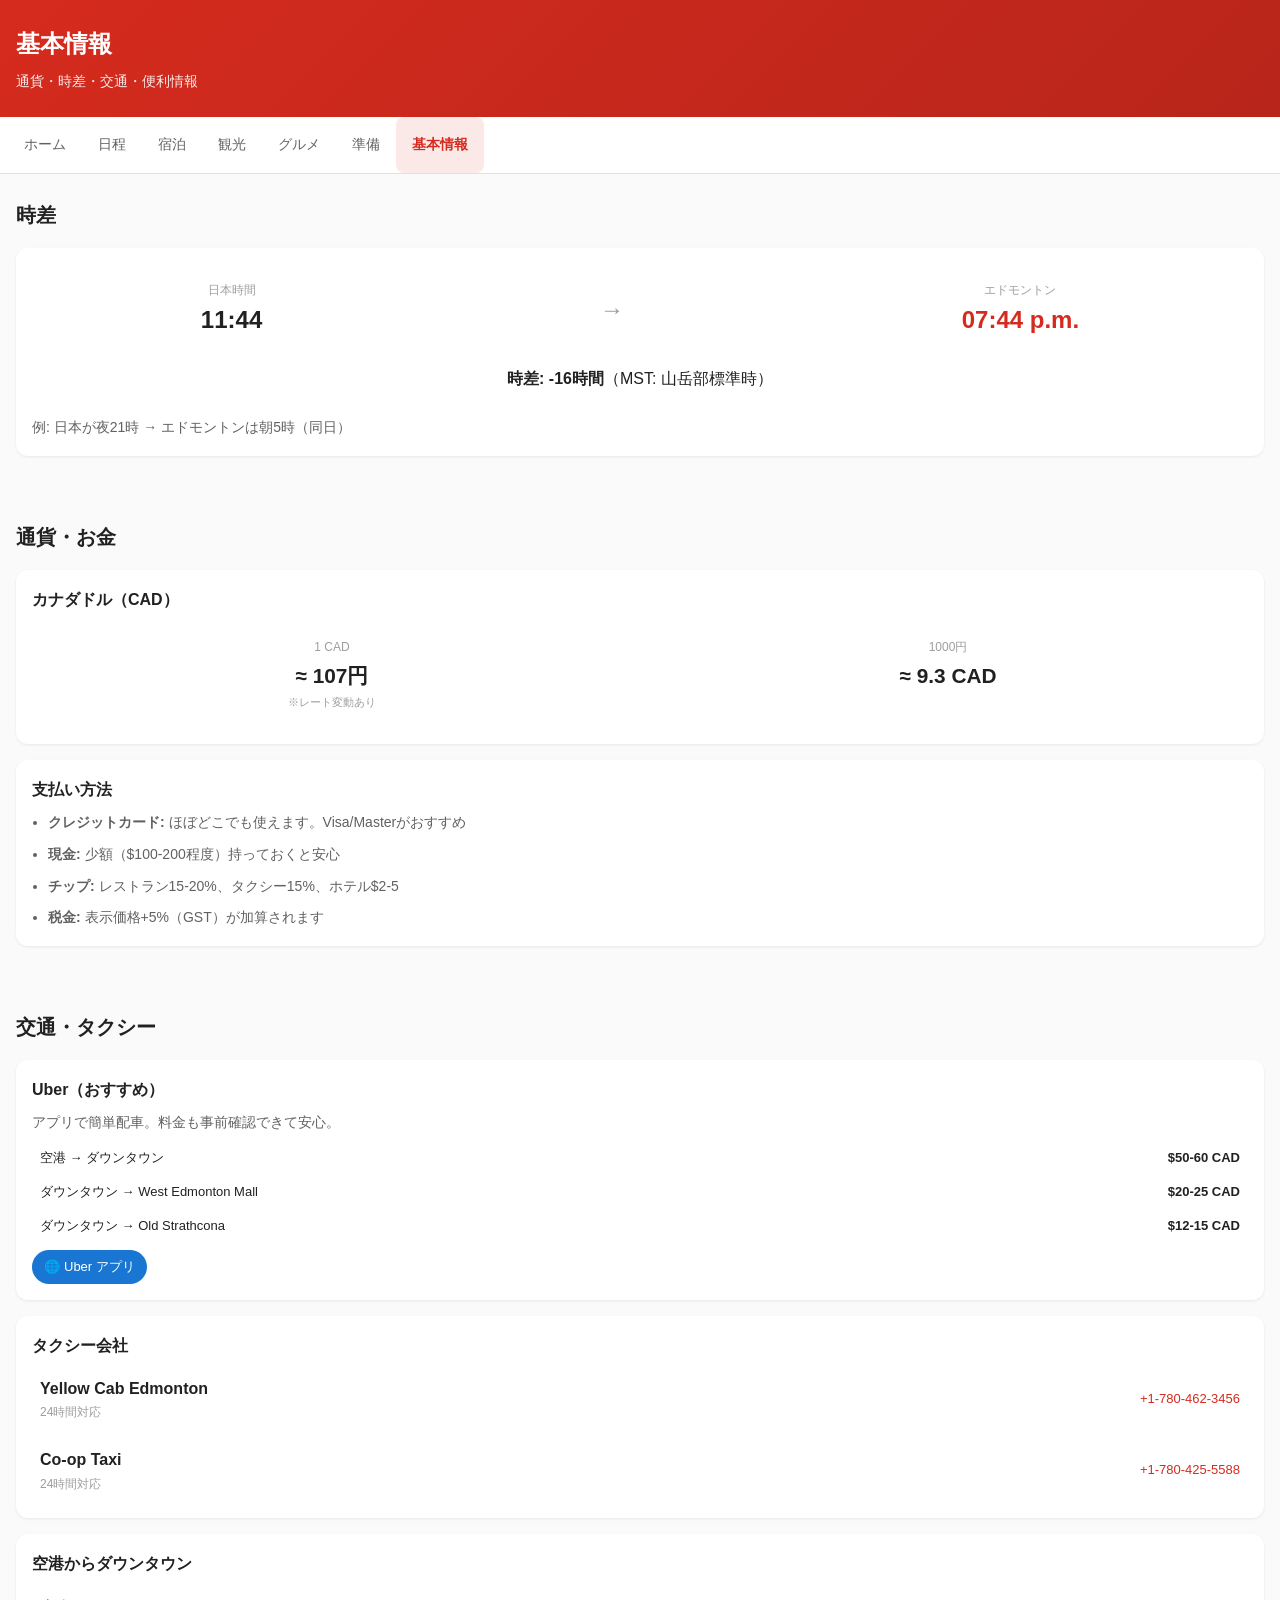
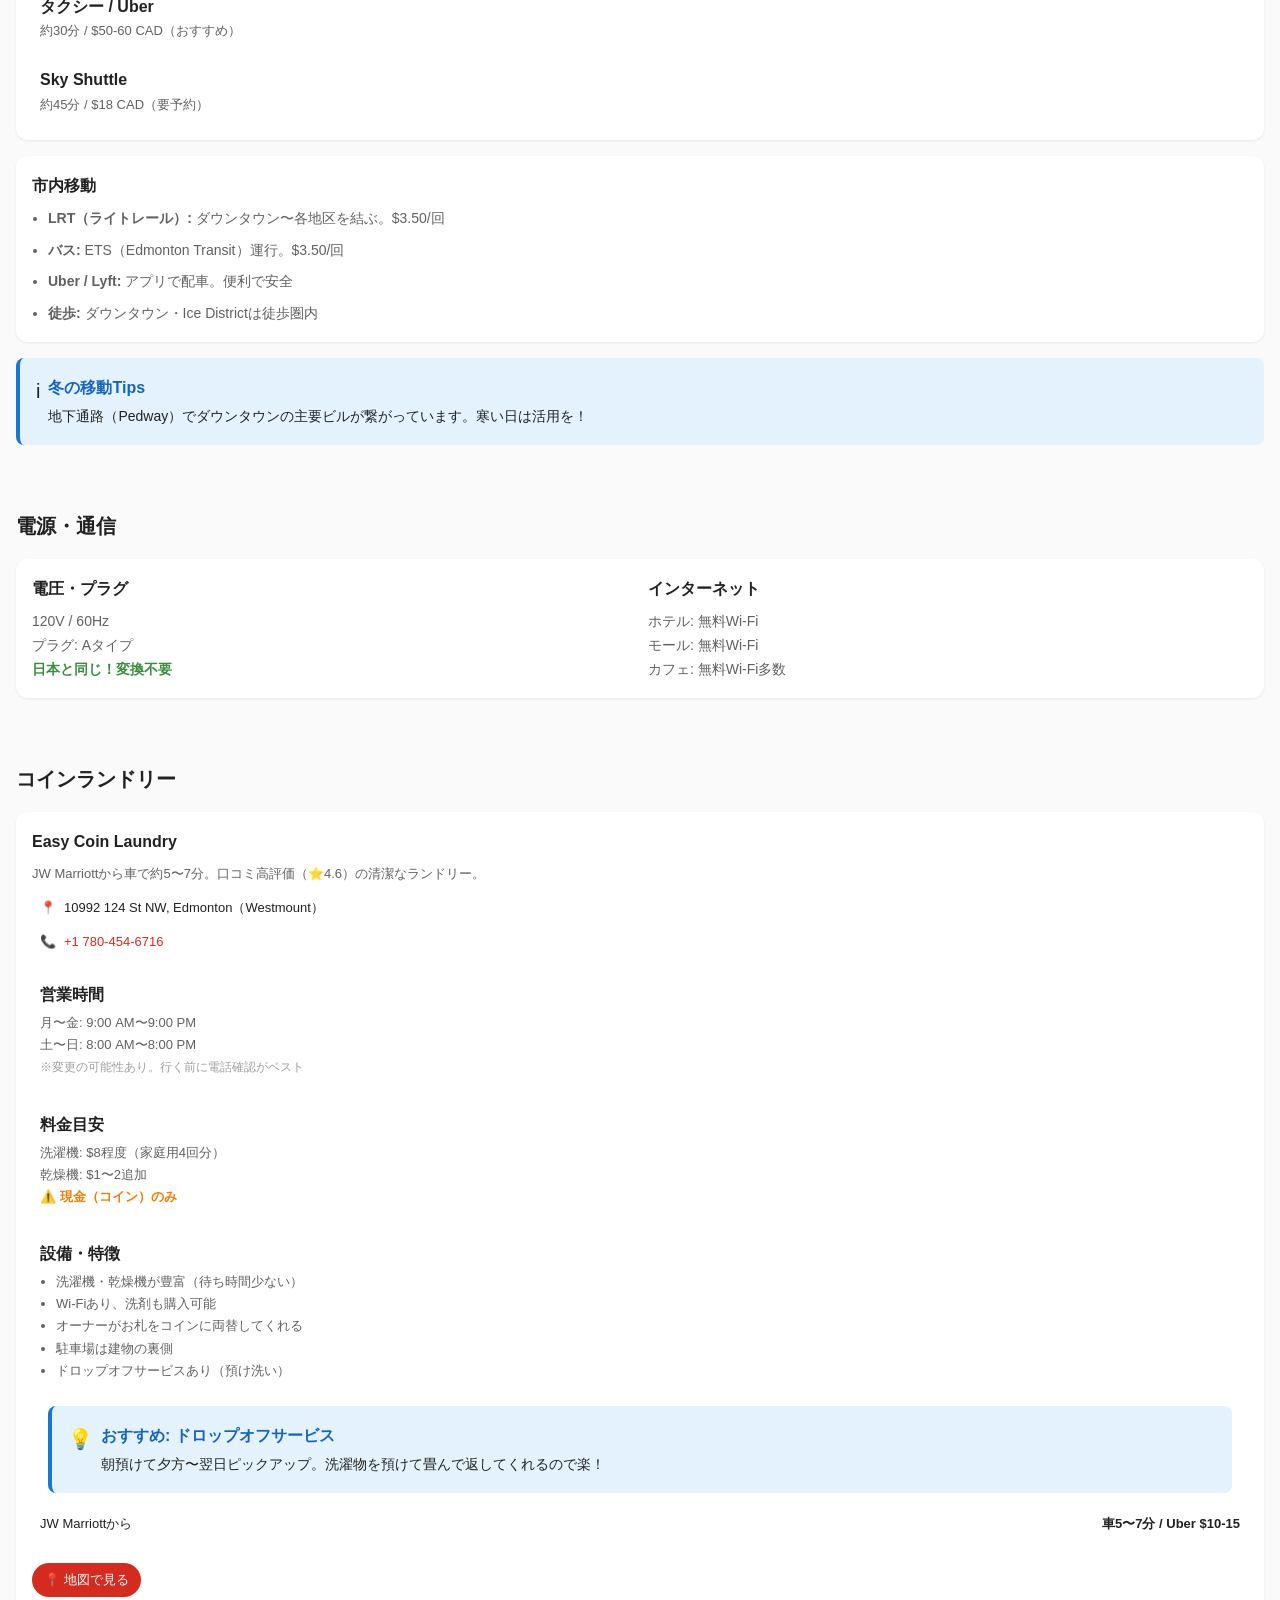
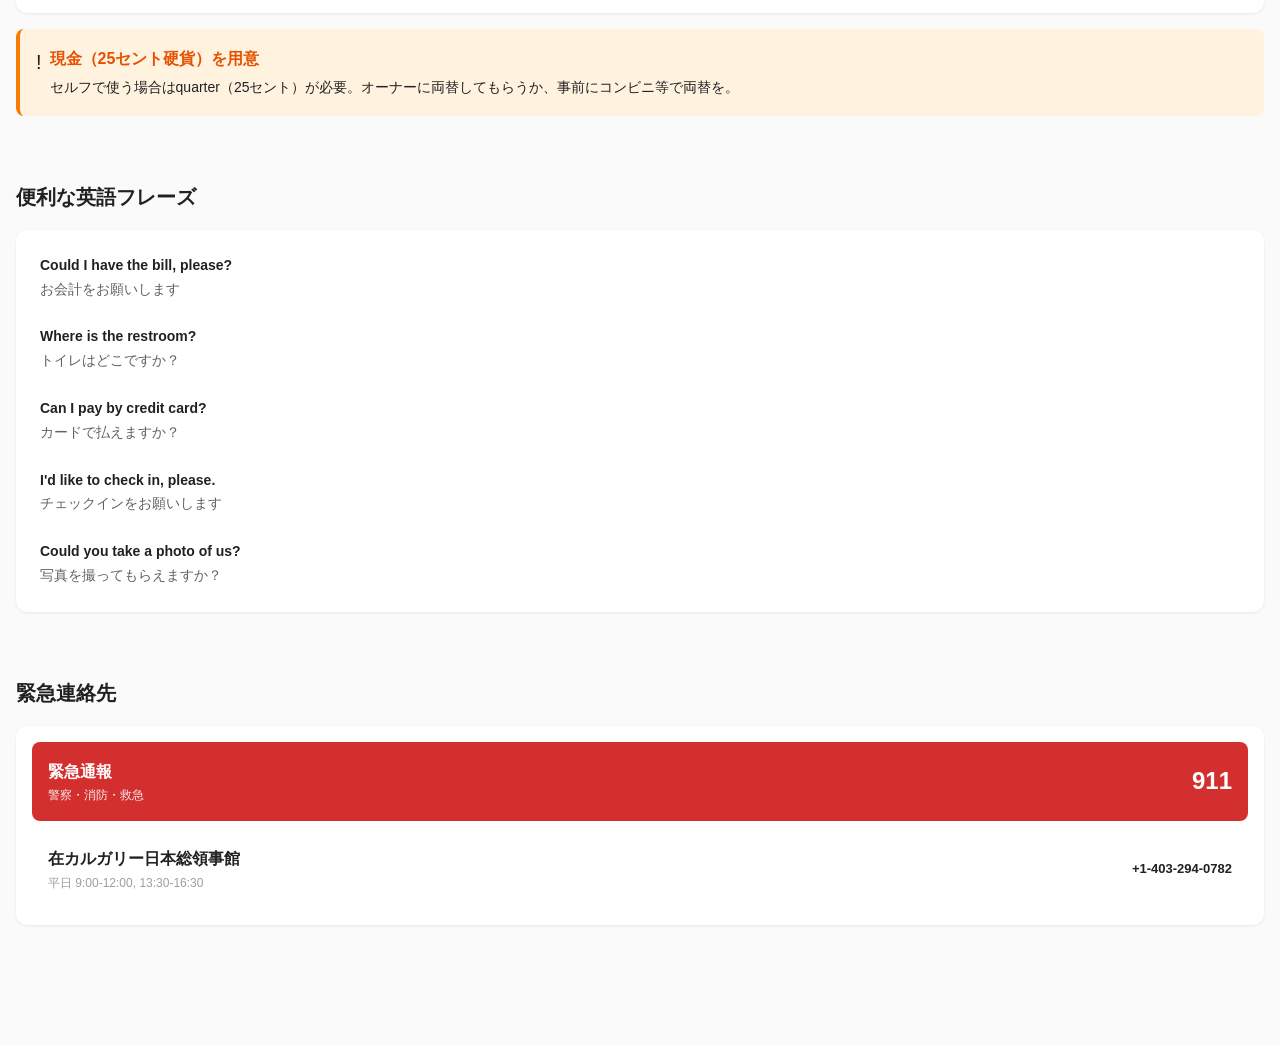
==== commit 226511e5: "Feature: コインランドリー情報を追加 - basic.html に Easy Coin Laundry 情報を追加   - 住所: 10992 124 St NW, Edmonton（West" ====
--- a/Canada-Edmonton/basic.html
+++ b/Canada-Edmonton/basic.html
@@ -16,13 +16,13 @@
 
   <nav class="top-nav">
     <ul class="nav-list">
-      <li><a href="index.html">ホーム</a></li>
-      <li><a href="schedule.html">日程</a></li>
-      <li><a href="hotels.html">宿泊</a></li>
-      <li><a href="spots.html">観光</a></li>
-      <li><a href="gourmet.html">グルメ</a></li>
-      <li><a href="prepare.html">準備</a></li>
-      <li><a href="basic.html" class="active">基本情報</a></li>
+      <li><a href="index.html?v=2">ホーム</a></li>
+      <li><a href="schedule.html?v=2">日程</a></li>
+      <li><a href="hotels.html?v=2">宿泊</a></li>
+      <li><a href="spots.html?v=2">観光</a></li>
+      <li><a href="gourmet.html?v=2">グルメ</a></li>
+      <li><a href="prepare.html?v=2">準備</a></li>
+      <li><a href="basic.html?v=2" class="active">基本情報</a></li>
     </ul>
   </nav>
 
@@ -207,6 +207,89 @@
               </p>
             </div>
           </div>
+        </div>
+      </div>
+    </section>
+
+    <!-- コインランドリー -->
+    <section class="section">
+      <div class="section-header">
+        <h2 class="section-title">コインランドリー</h2>
+      </div>
+
+      <div class="card">
+        <div class="card-body">
+          <div class="card-title">Easy Coin Laundry</div>
+          <div style="font-size:13px;color:var(--c-text-secondary);margin-bottom:var(--space-sm);">
+            JW Marriottから車で約5〜7分。口コミ高評価（⭐4.6）の清潔なランドリー。
+          </div>
+
+          <div style="display:grid;gap:var(--space-xs);font-size:13px;margin-bottom:var(--space-md);">
+            <div style="display:flex;gap:var(--space-sm);padding:var(--space-xs) var(--space-sm);background:var(--c-bg-muted);border-radius:var(--radius-sm);">
+              <span>📍</span>
+              <span>10992 124 St NW, Edmonton（Westmount）</span>
+            </div>
+            <a href="tel:+17804546716" style="display:flex;gap:var(--space-sm);padding:var(--space-xs) var(--space-sm);background:var(--c-bg-muted);border-radius:var(--radius-sm);text-decoration:none;color:inherit;">
+              <span>📞</span>
+              <span style="color:var(--c-primary);">+1 780-454-6716</span>
+            </a>
+          </div>
+
+          <div style="background:var(--c-bg-muted);border-radius:var(--radius-sm);padding:var(--space-sm);margin-bottom:var(--space-md);">
+            <div style="font-weight:600;margin-bottom:var(--space-xs);">営業時間</div>
+            <div style="font-size:13px;color:var(--c-text-secondary);">
+              月〜金: 9:00 AM〜9:00 PM<br>
+              土〜日: 8:00 AM〜8:00 PM<br>
+              <span style="font-size:12px;color:var(--c-text-muted);">※変更の可能性あり。行く前に電話確認がベスト</span>
+            </div>
+          </div>
+
+          <div style="background:var(--c-bg-muted);border-radius:var(--radius-sm);padding:var(--space-sm);margin-bottom:var(--space-md);">
+            <div style="font-weight:600;margin-bottom:var(--space-xs);">料金目安</div>
+            <div style="font-size:13px;color:var(--c-text-secondary);">
+              洗濯機: $8程度（家庭用4回分）<br>
+              乾燥機: $1〜2追加<br>
+              <strong style="color:var(--c-warning);">⚠️ 現金（コイン）のみ</strong>
+            </div>
+          </div>
+
+          <div style="background:var(--c-bg-muted);border-radius:var(--radius-sm);padding:var(--space-sm);margin-bottom:var(--space-md);">
+            <div style="font-weight:600;margin-bottom:var(--space-xs);">設備・特徴</div>
+            <ul style="padding-left:var(--space-md);font-size:13px;color:var(--c-text-secondary);margin:0;">
+              <li>洗濯機・乾燥機が豊富（待ち時間少ない）</li>
+              <li>Wi-Fiあり、洗剤も購入可能</li>
+              <li>オーナーがお札をコインに両替してくれる</li>
+              <li>駐車場は建物の裏側</li>
+              <li>ドロップオフサービスあり（預け洗い）</li>
+            </ul>
+          </div>
+
+          <div class="alert alert-info" style="margin-bottom:var(--space-md);">
+            <span class="alert-icon">💡</span>
+            <div class="alert-content">
+              <div class="alert-title">おすすめ: ドロップオフサービス</div>
+              <p class="alert-text">朝預けて夕方〜翌日ピックアップ。洗濯物を預けて畳んで返してくれるので楽！</p>
+            </div>
+          </div>
+
+          <div style="display:grid;gap:var(--space-xs);font-size:13px;">
+            <div style="display:flex;justify-content:space-between;padding:var(--space-xs) var(--space-sm);background:var(--c-bg-muted);border-radius:var(--radius-sm);">
+              <span>JW Marriottから</span>
+              <strong>車5〜7分 / Uber $10-15</strong>
+            </div>
+          </div>
+
+          <div class="link-buttons" style="margin-top:var(--space-md);">
+            <a href="https://www.google.com/maps/place/Easy+Coin+Laundry/@53.5547,-113.5288,17z" target="_blank" rel="noopener" class="map-link">地図で見る</a>
+          </div>
+        </div>
+      </div>
+
+      <div class="alert alert-warning">
+        <span class="alert-icon">!</span>
+        <div class="alert-content">
+          <div class="alert-title">現金（25セント硬貨）を用意</div>
+          <p class="alert-text">セルフで使う場合はquarter（25セント）が必要。オーナーに両替してもらうか、事前にコンビニ等で両替を。</p>
         </div>
       </div>
     </section>
